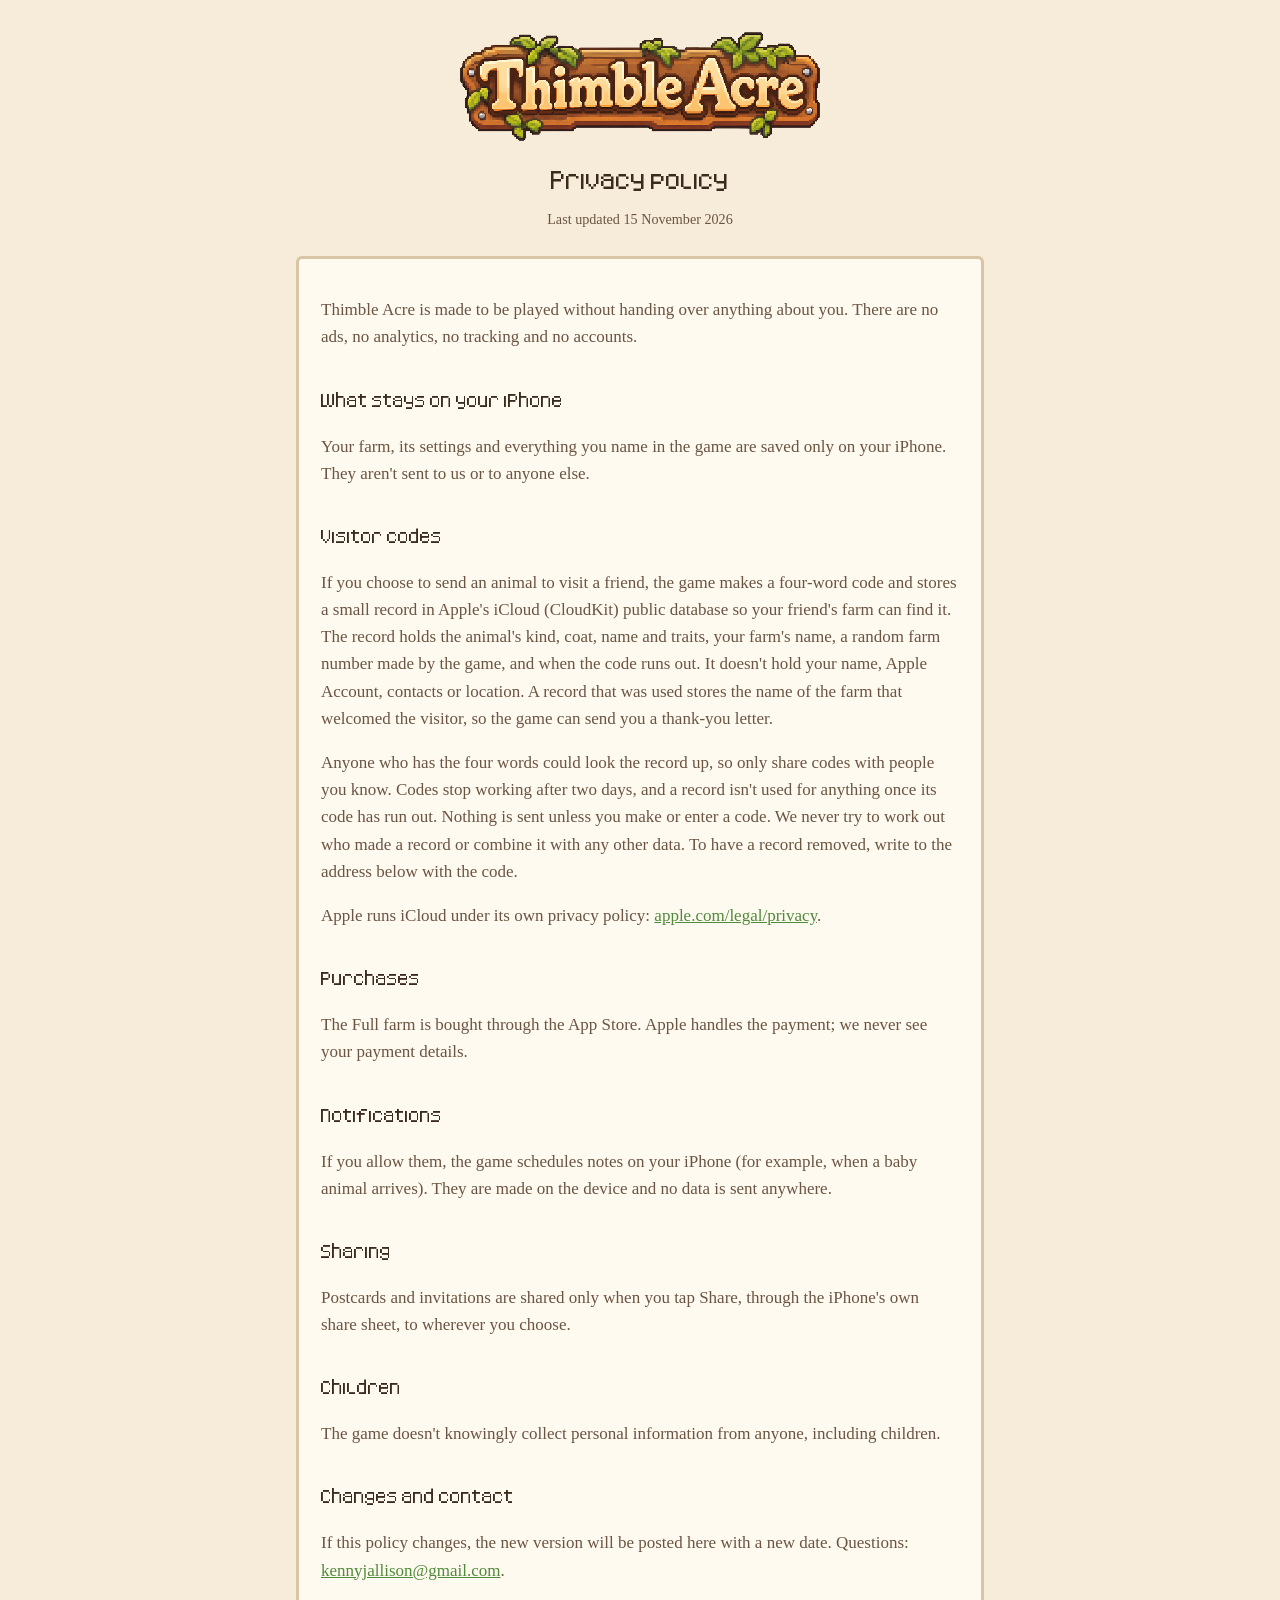
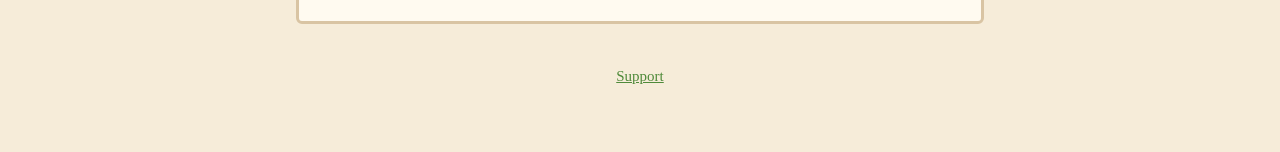
==== privacy.html @ cfe950ac "Support and privacy pages" ====
<!doctype html>
<html lang="en">
<head>
<meta charset="utf-8">
<meta name="viewport" content="width=device-width, initial-scale=1">
<title>Thimble Acre - Privacy</title>
<link rel="stylesheet" href="style.css">
</head>
<body>
<main>
<header>
<img class="logo" src="logo.png" alt="Thimble Acre">
<h1>Privacy policy</h1>
<small>Last updated 15 November 2026</small>
</header>
<div class="card">
<p>Thimble Acre is made to be played without handing over anything about you. There are no ads, no analytics, no tracking and no accounts.</p>
<h2>What stays on your iPhone</h2>
<p>Your farm, its settings and everything you name in the game are saved only on your iPhone. They aren't sent to us or to anyone else.</p>
<h2>Visitor codes</h2>
<p>If you choose to send an animal to visit a friend, the game makes a four-word code and stores a small record in Apple's iCloud (CloudKit) public database so your friend's farm can find it. The record holds the animal's kind, coat, name and traits, your farm's name, a random farm number made by the game, and when the code runs out. It doesn't hold your name, Apple Account, contacts or location. A record that was used stores the name of the farm that welcomed the visitor, so the game can send you a thank-you letter.</p>
<p>Anyone who has the four words could look the record up, so only share codes with people you know. Codes stop working after two days, and a record isn't used for anything once its code has run out. Nothing is sent unless you make or enter a code. We never try to work out who made a record or combine it with any other data. To have a record removed, write to the address below with the code.</p>
<p>Apple runs iCloud under its own privacy policy: <a href="https://www.apple.com/legal/privacy/">apple.com/legal/privacy</a>.</p>
<h2>Purchases</h2>
<p>The Full farm is bought through the App Store. Apple handles the payment; we never see your payment details.</p>
<h2>Notifications</h2>
<p>If you allow them, the game schedules notes on your iPhone (for example, when a baby animal arrives). They are made on the device and no data is sent anywhere.</p>
<h2>Sharing</h2>
<p>Postcards and invitations are shared only when you tap Share, through the iPhone's own share sheet, to wherever you choose.</p>
<h2>Children</h2>
<p>The game doesn't knowingly collect personal information from anyone, including children.</p>
<h2>Changes and contact</h2>
<p>If this policy changes, the new version will be posted here with a new date. Questions: <a href="mailto:kennyjallison@gmail.com">kennyjallison@gmail.com</a>.</p>
</div>
<nav><a href="index.html">Support</a></nav>
</main>
</body>
</html>
---- style.css ----
@font-face { font-family: "Kenney Pixel"; src: url("kenney-pixel.ttf") format("truetype"); font-display: swap; }
:root { --paper: #f6ecd9; --card: #fffaf0; --ink: #3b2a1e; --soft: #6b5442; --line: #d9c4a3; --green: #4f8a3a; }
* { box-sizing: border-box; }
html { background: var(--paper); }
body { margin: 0; color: var(--ink); font: 17px/1.6 -apple-system, BlinkMacSystemFont, "Segoe UI", Georgia, serif; }
main { max-width: 720px; margin: 0 auto; padding: 32px 16px 64px; }
header { text-align: center; margin-bottom: 24px; }
header img.logo { width: min(360px, 80%); height: auto; image-rendering: pixelated; }
h1, h2 { font-family: "Kenney Pixel", ui-monospace, monospace; font-weight: normal; line-height: 1.1; }
h1 { font-size: 40px; margin: 8px 0 4px; }
h2 { font-size: 30px; margin: 32px 0 6px; }
p, li { color: var(--soft); }
.card { background: var(--card); border: 3px solid var(--line); border-radius: 6px; padding: 20px 22px; }
.shot { width: 100%; height: auto; border: 3px solid var(--line); border-radius: 6px; image-rendering: pixelated; display: block; margin: 20px 0; }
a { color: var(--green); }
nav { text-align: center; margin-top: 40px; font-size: 15px; }
nav a { margin: 0 10px; }
small { color: var(--soft); }
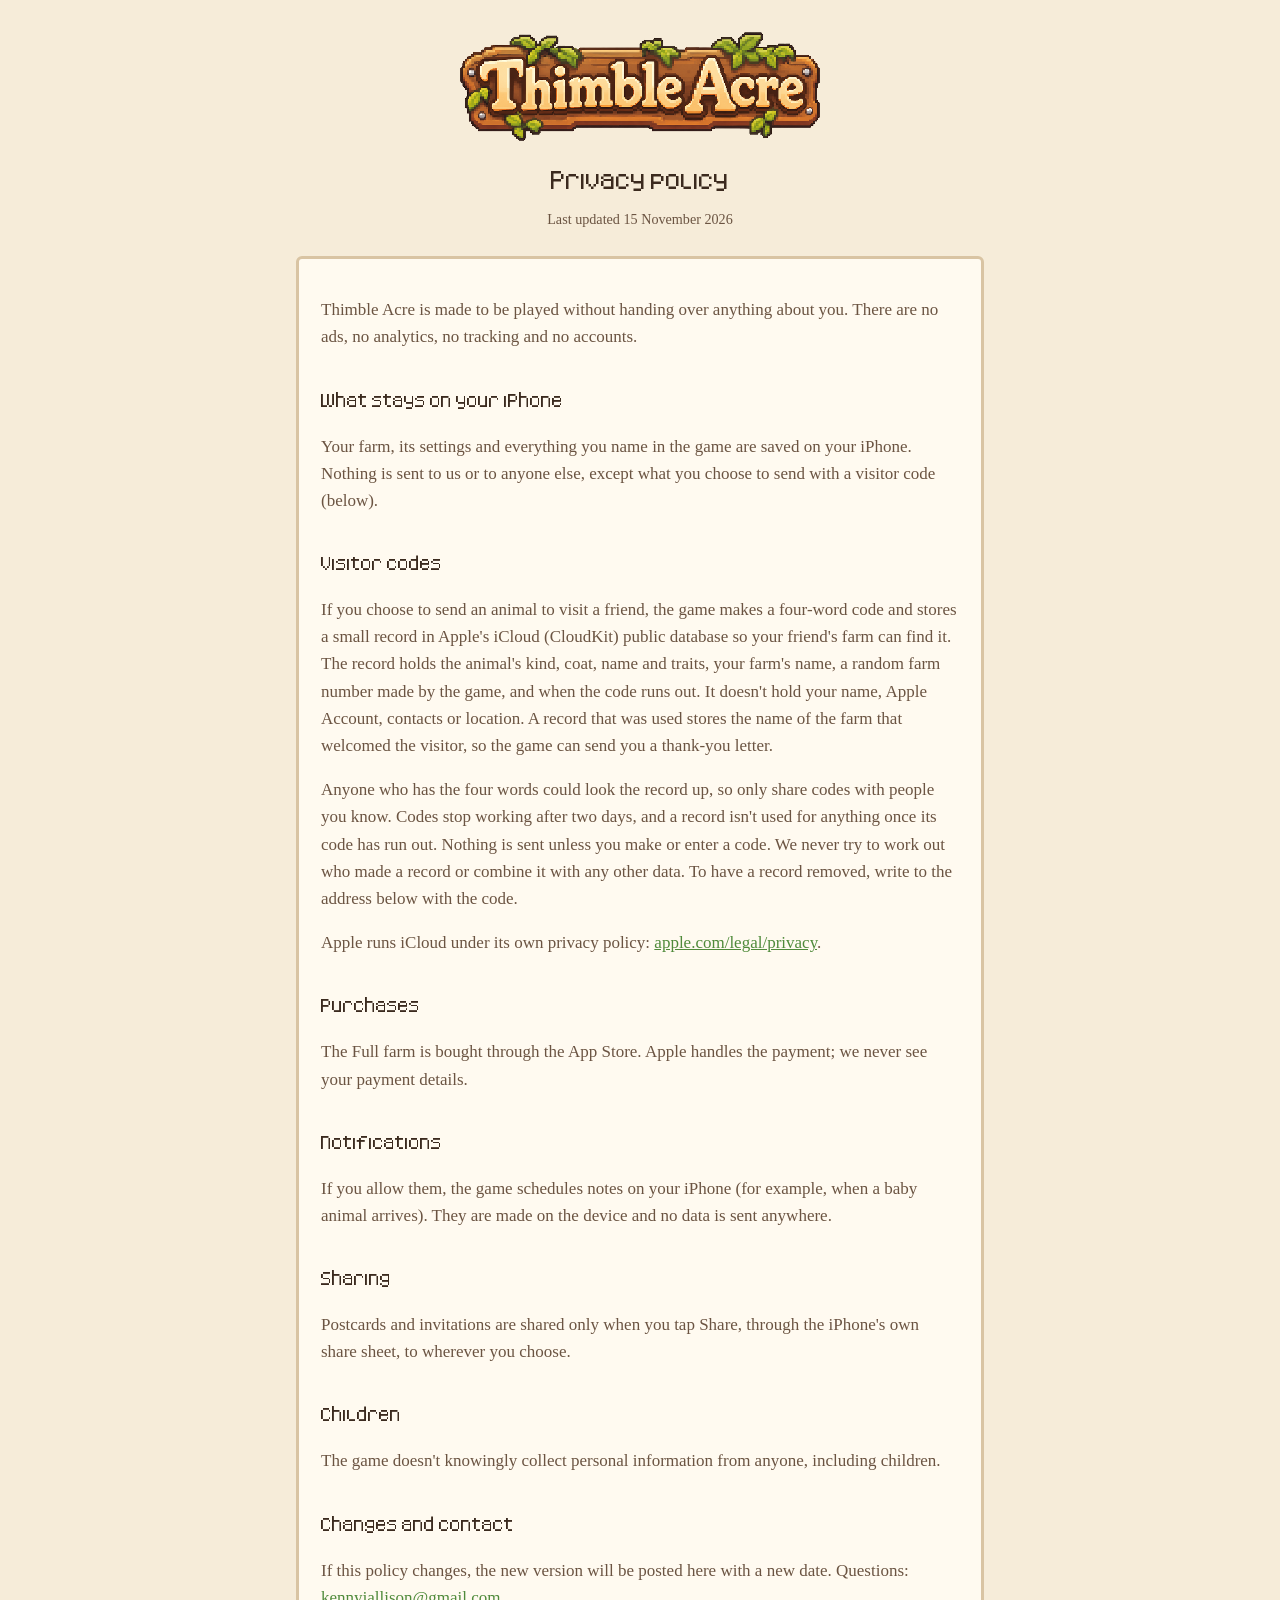
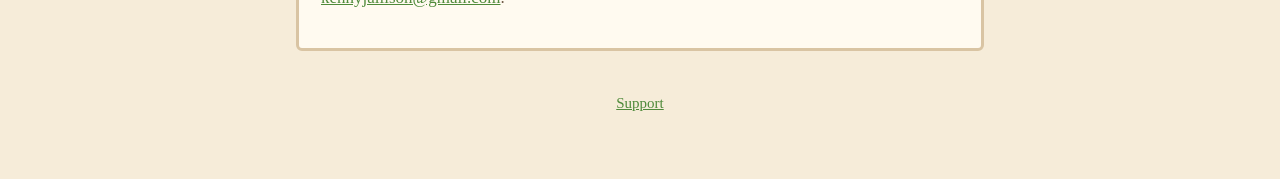
==== commit 7493fe13: "Privacy: say what visitor codes send" ====
--- a/privacy.html
+++ b/privacy.html
@@ -16,7 +16,7 @@
 <div class="card">
 <p>Thimble Acre is made to be played without handing over anything about you. There are no ads, no analytics, no tracking and no accounts.</p>
 <h2>What stays on your iPhone</h2>
-<p>Your farm, its settings and everything you name in the game are saved only on your iPhone. They aren't sent to us or to anyone else.</p>
+<p>Your farm, its settings and everything you name in the game are saved on your iPhone. Nothing is sent to us or to anyone else, except what you choose to send with a visitor code (below).</p>
 <h2>Visitor codes</h2>
 <p>If you choose to send an animal to visit a friend, the game makes a four-word code and stores a small record in Apple's iCloud (CloudKit) public database so your friend's farm can find it. The record holds the animal's kind, coat, name and traits, your farm's name, a random farm number made by the game, and when the code runs out. It doesn't hold your name, Apple Account, contacts or location. A record that was used stores the name of the farm that welcomed the visitor, so the game can send you a thank-you letter.</p>
 <p>Anyone who has the four words could look the record up, so only share codes with people you know. Codes stop working after two days, and a record isn't used for anything once its code has run out. Nothing is sent unless you make or enter a code. We never try to work out who made a record or combine it with any other data. To have a record removed, write to the address below with the code.</p>
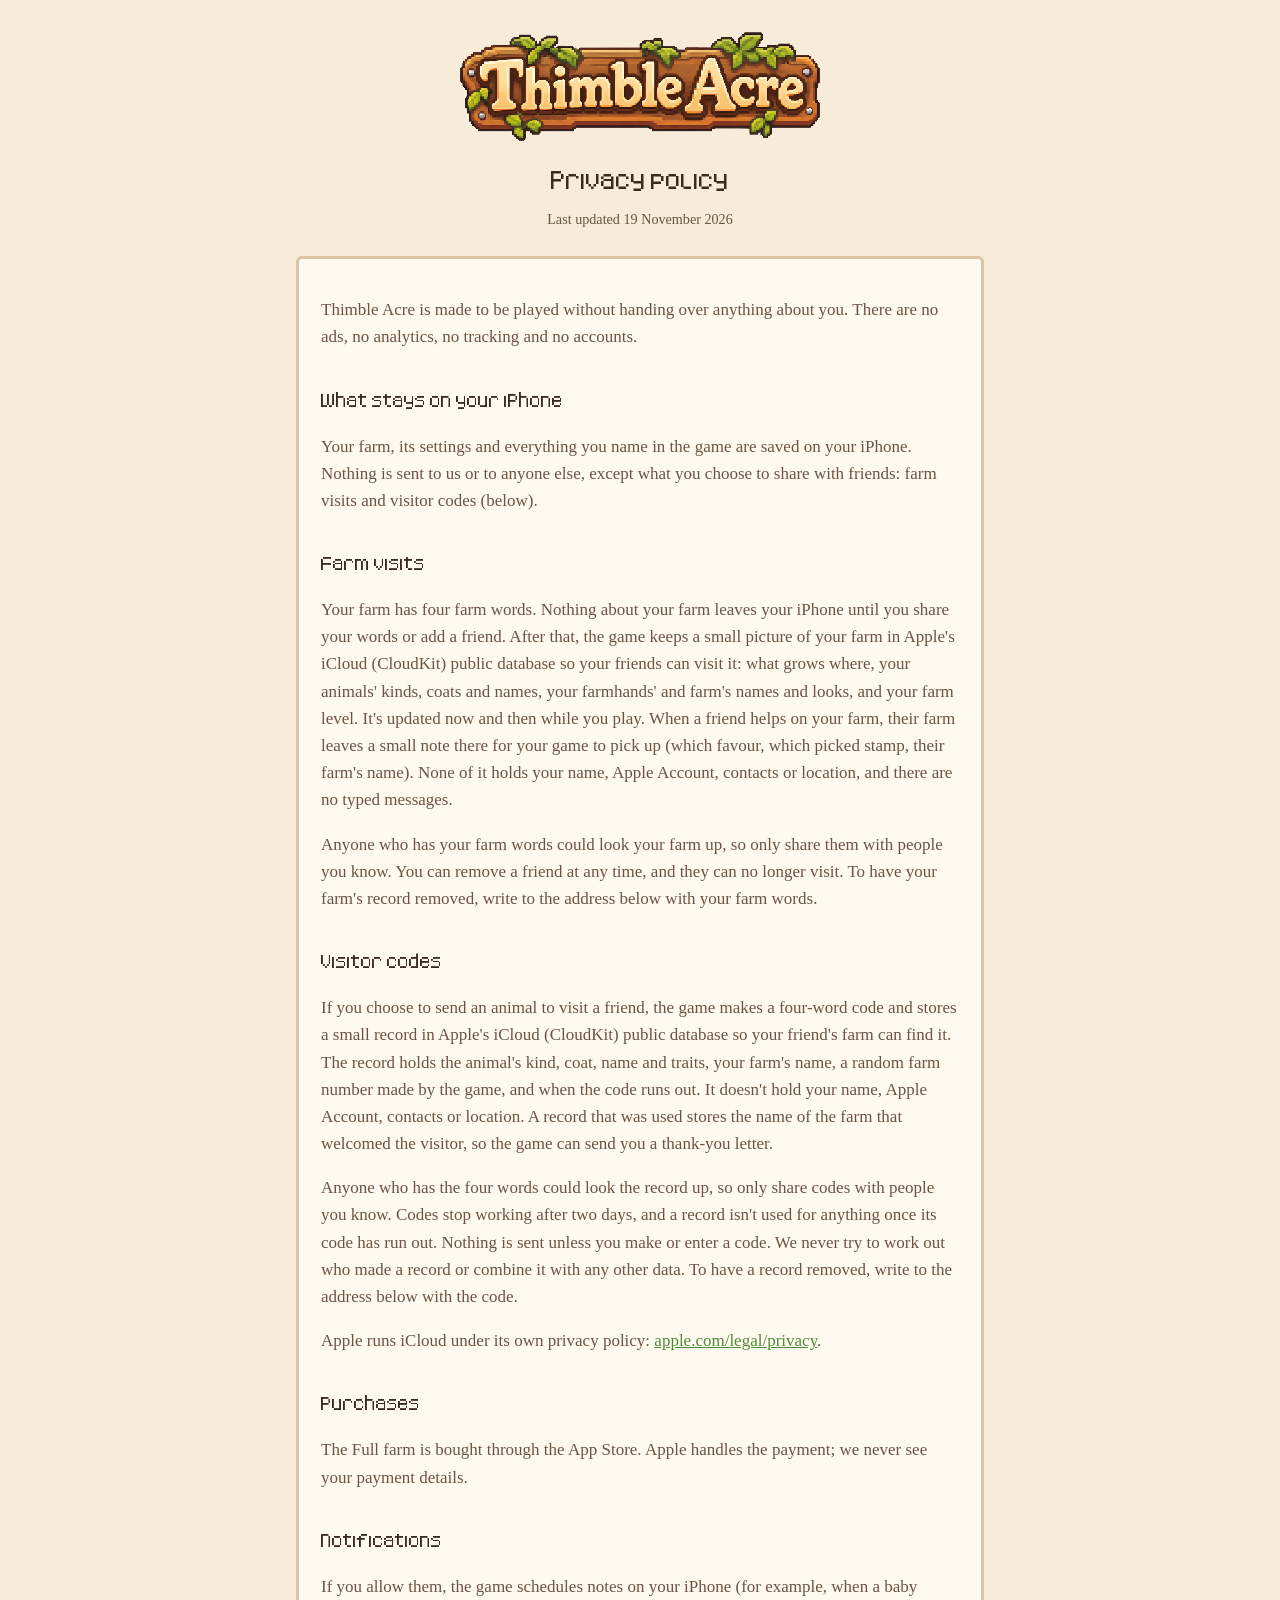
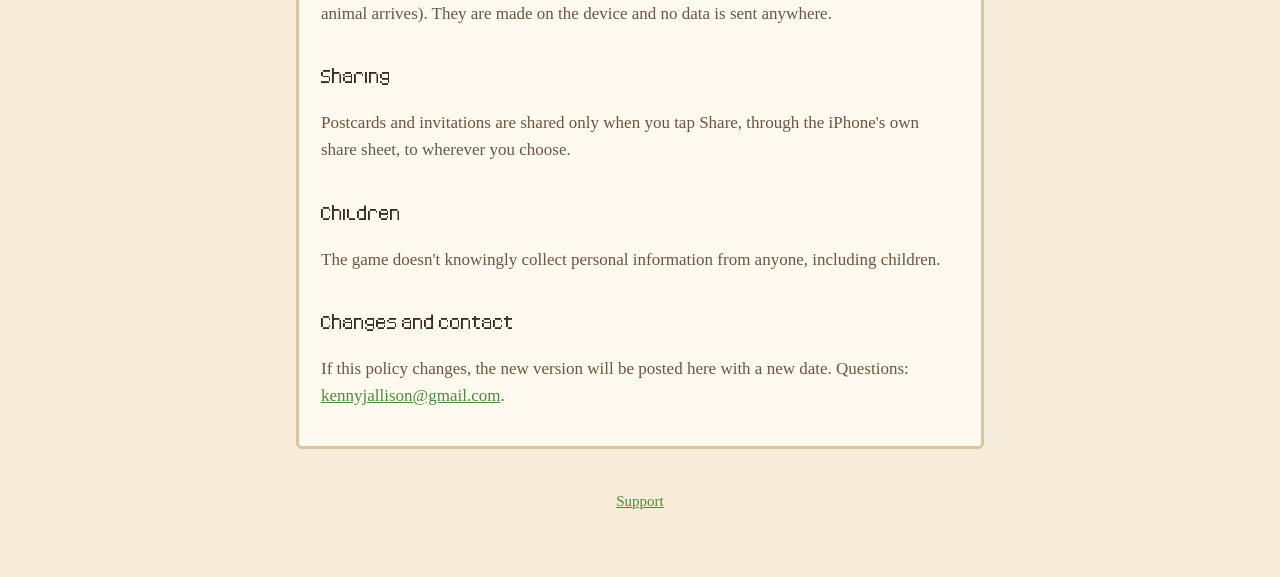
==== commit dd6811b2: "Privacy: farm visits" ====
--- a/privacy.html
+++ b/privacy.html
@@ -11,12 +11,15 @@
 <header>
 <img class="logo" src="logo.png" alt="Thimble Acre">
 <h1>Privacy policy</h1>
-<small>Last updated 15 November 2026</small>
+<small>Last updated 19 November 2026</small>
 </header>
 <div class="card">
 <p>Thimble Acre is made to be played without handing over anything about you. There are no ads, no analytics, no tracking and no accounts.</p>
 <h2>What stays on your iPhone</h2>
-<p>Your farm, its settings and everything you name in the game are saved on your iPhone. Nothing is sent to us or to anyone else, except what you choose to send with a visitor code (below).</p>
+<p>Your farm, its settings and everything you name in the game are saved on your iPhone. Nothing is sent to us or to anyone else, except what you choose to share with friends: farm visits and visitor codes (below).</p>
+<h2>Farm visits</h2>
+<p>Your farm has four farm words. Nothing about your farm leaves your iPhone until you share your words or add a friend. After that, the game keeps a small picture of your farm in Apple's iCloud (CloudKit) public database so your friends can visit it: what grows where, your animals' kinds, coats and names, your farmhands' and farm's names and looks, and your farm level. It's updated now and then while you play. When a friend helps on your farm, their farm leaves a small note there for your game to pick up (which favour, which picked stamp, their farm's name). None of it holds your name, Apple Account, contacts or location, and there are no typed messages.</p>
+<p>Anyone who has your farm words could look your farm up, so only share them with people you know. You can remove a friend at any time, and they can no longer visit. To have your farm's record removed, write to the address below with your farm words.</p>
 <h2>Visitor codes</h2>
 <p>If you choose to send an animal to visit a friend, the game makes a four-word code and stores a small record in Apple's iCloud (CloudKit) public database so your friend's farm can find it. The record holds the animal's kind, coat, name and traits, your farm's name, a random farm number made by the game, and when the code runs out. It doesn't hold your name, Apple Account, contacts or location. A record that was used stores the name of the farm that welcomed the visitor, so the game can send you a thank-you letter.</p>
 <p>Anyone who has the four words could look the record up, so only share codes with people you know. Codes stop working after two days, and a record isn't used for anything once its code has run out. Nothing is sent unless you make or enter a code. We never try to work out who made a record or combine it with any other data. To have a record removed, write to the address below with the code.</p>
